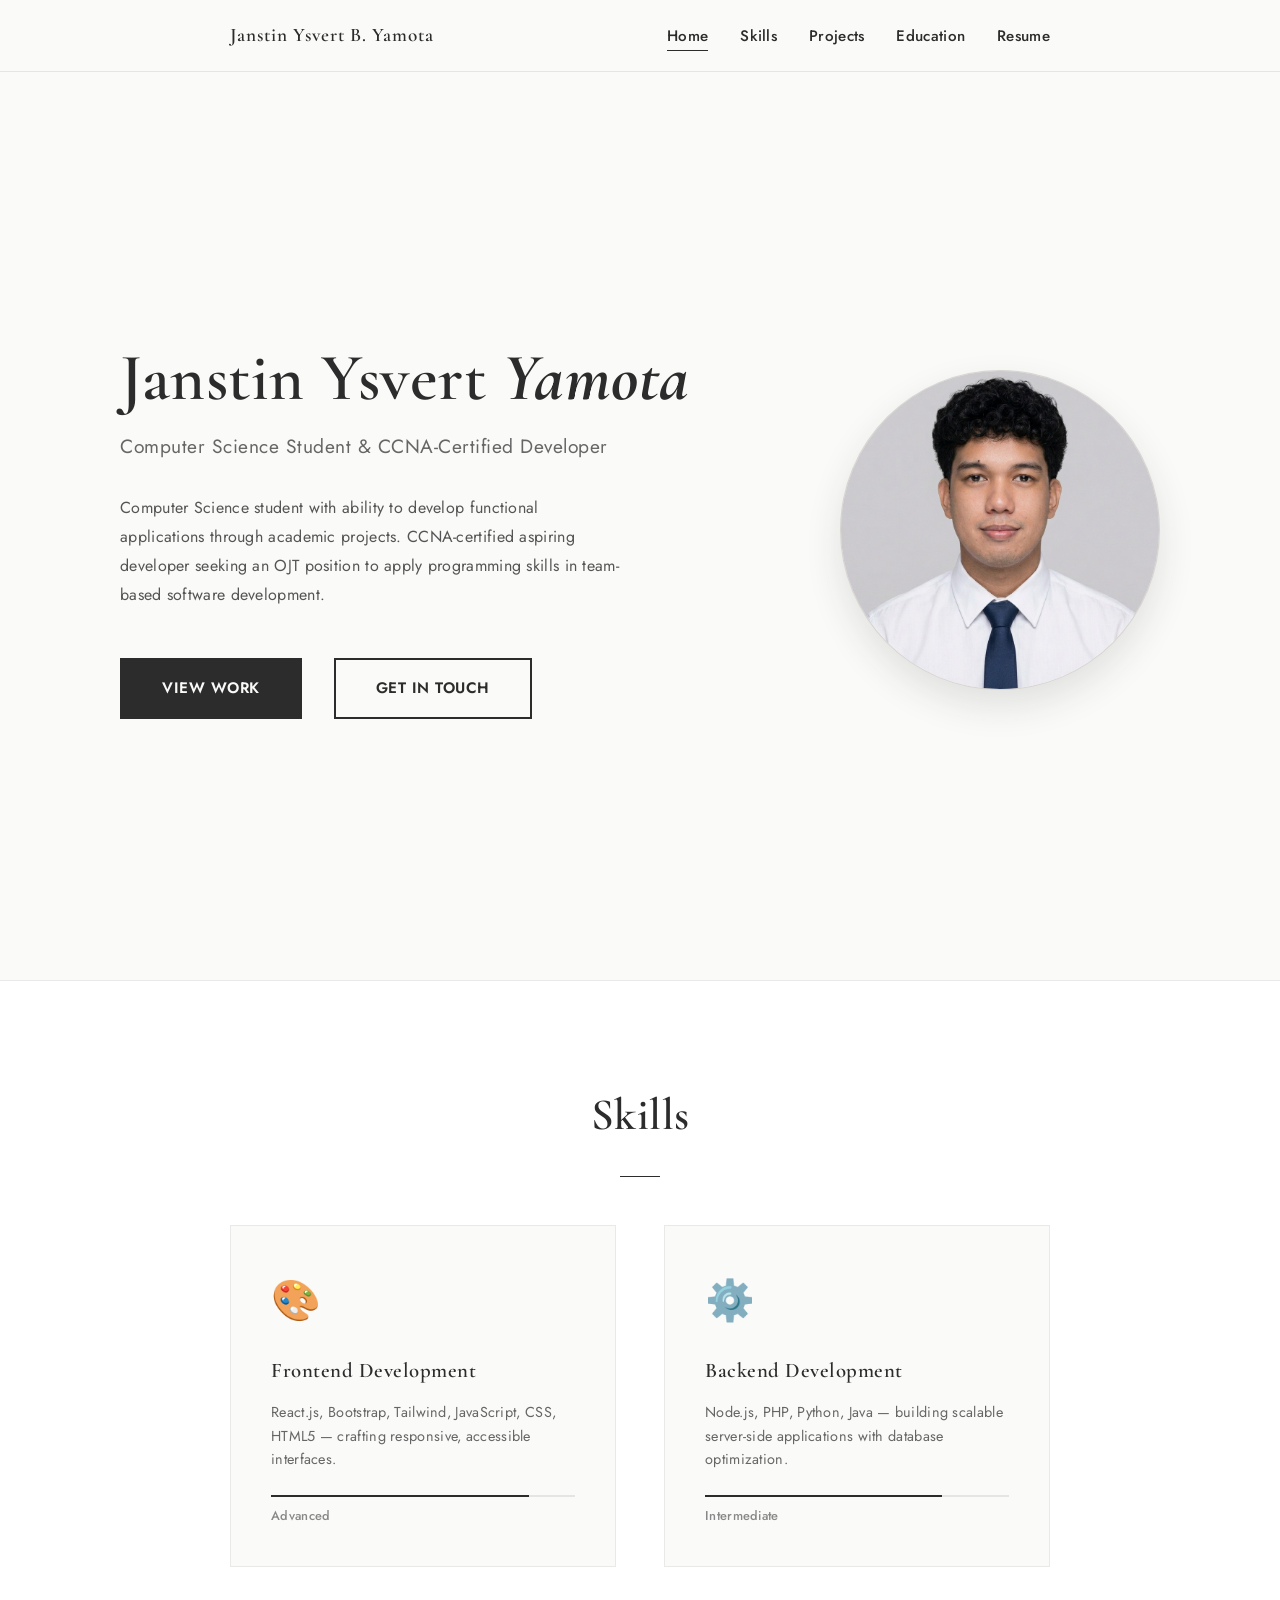
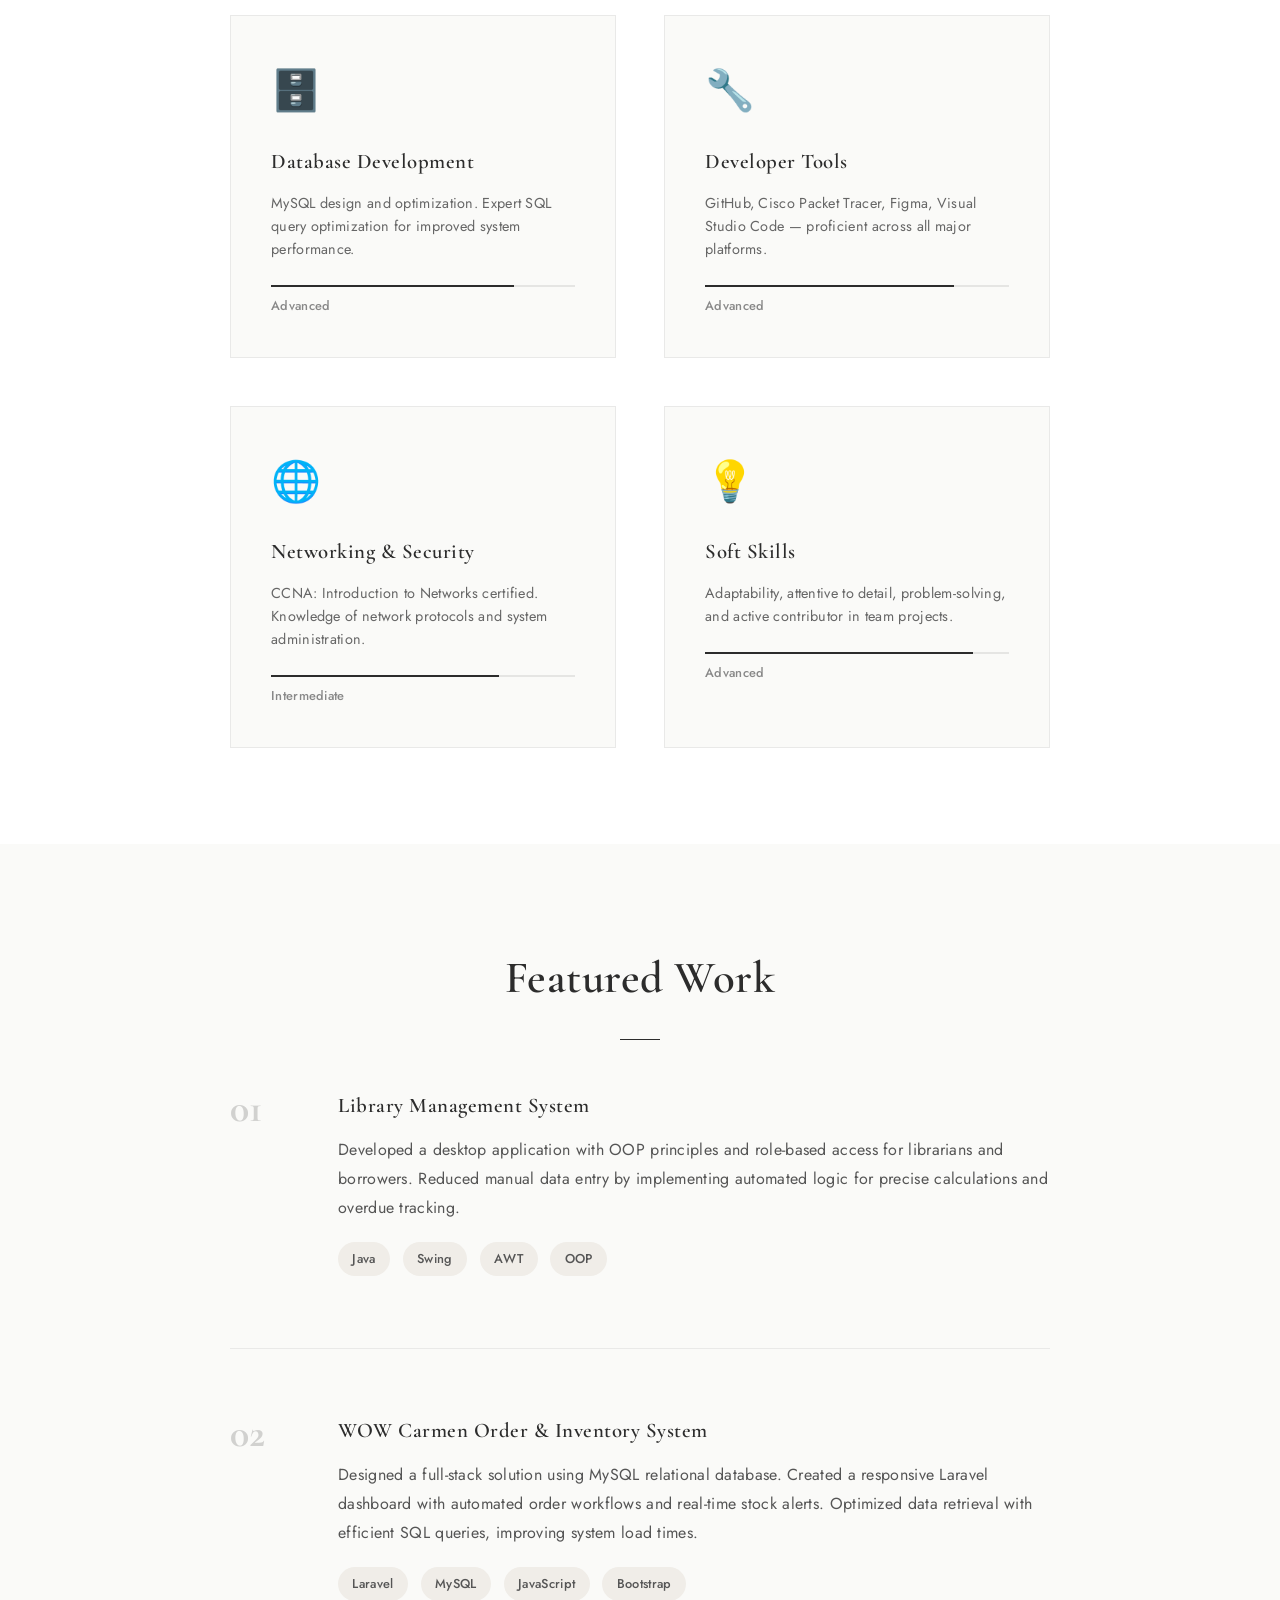
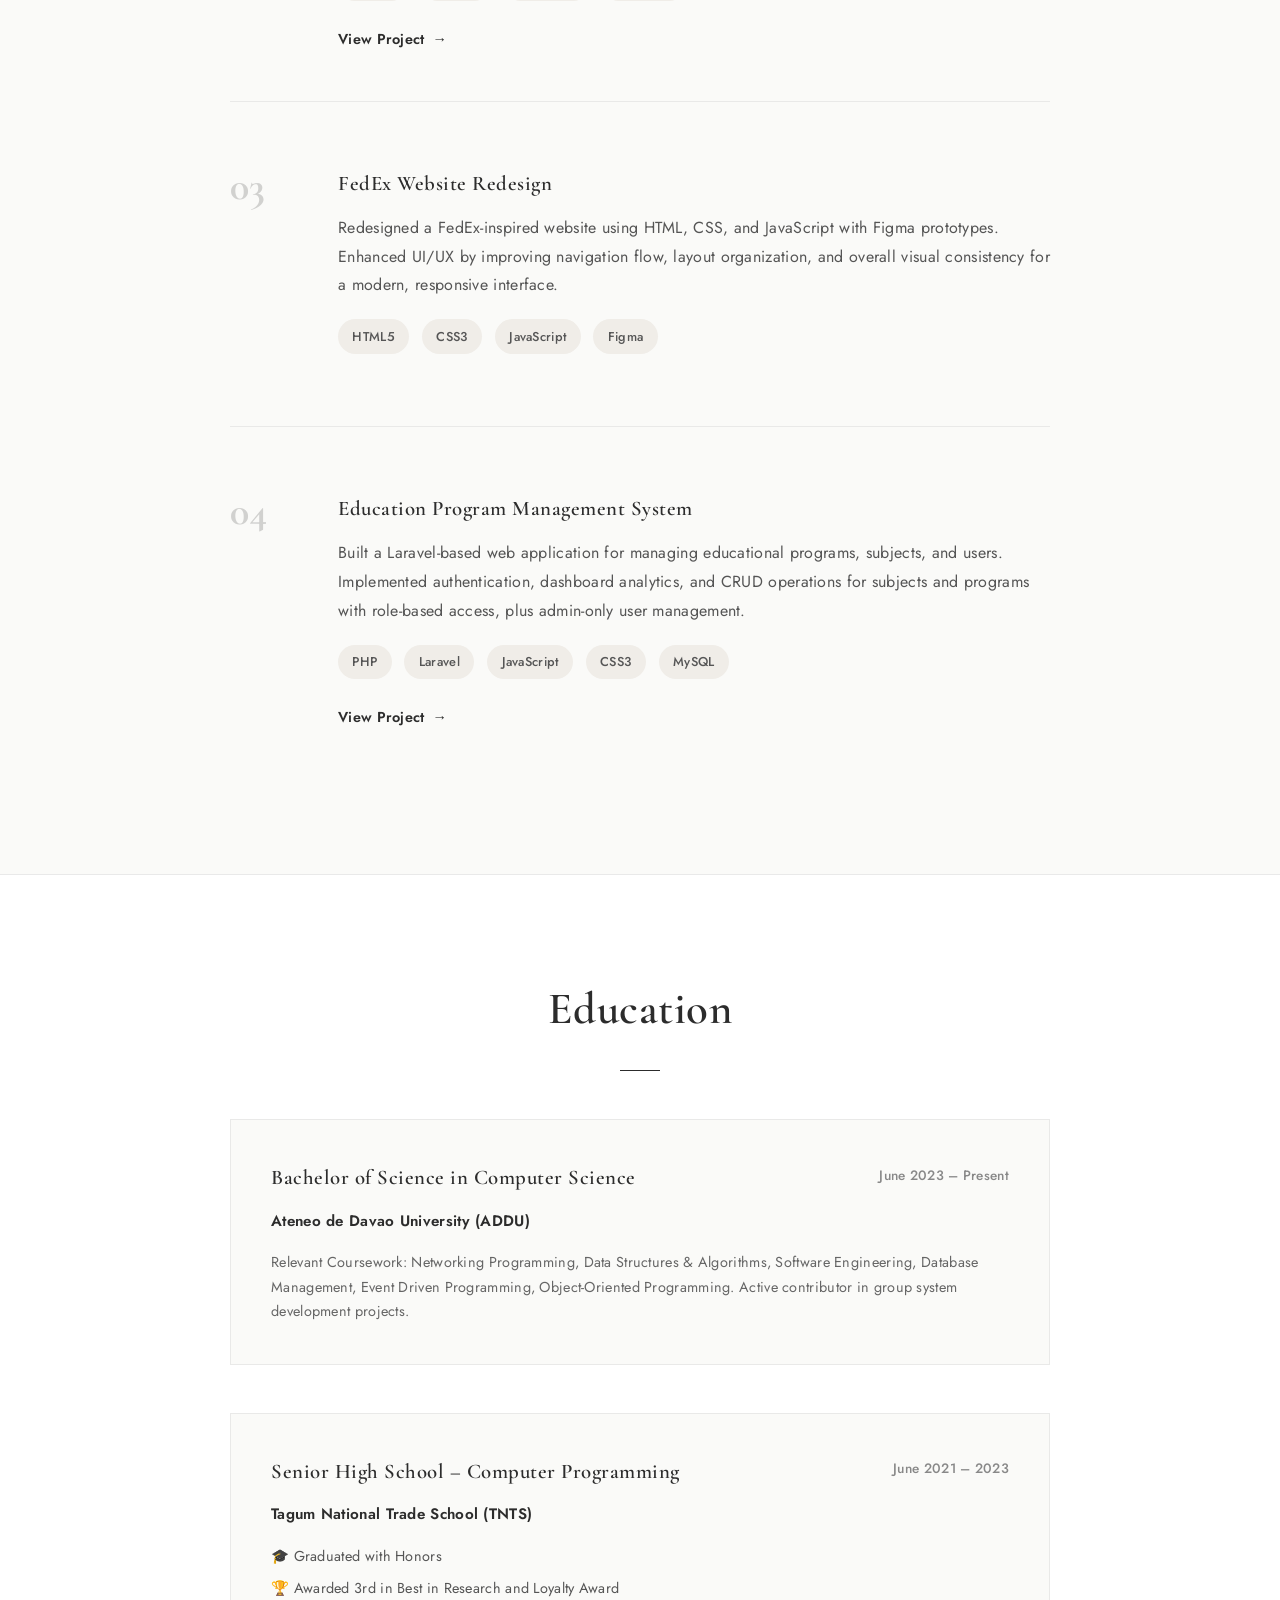
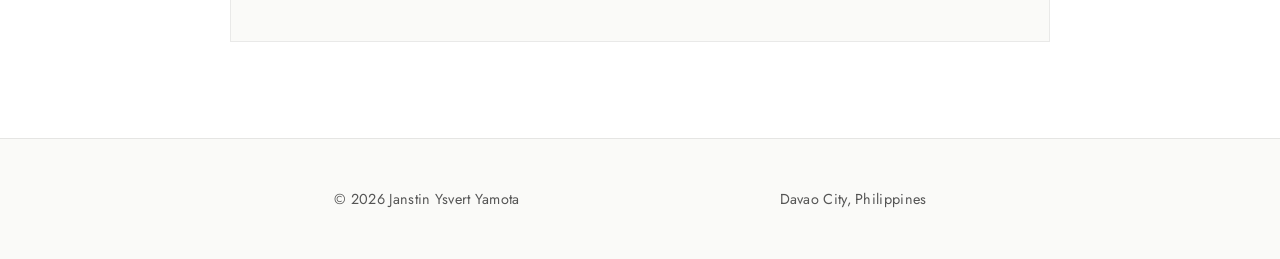
==== index.html @ de3d7268 "Initial portfolio site setup. Add static portfolio pages, assets, resume, and styling/scripts for de" ====
<!DOCTYPE html>
<html lang="en">
<head>
    <meta charset="UTF-8">
    <meta name="viewport" content="width=device-width, initial-scale=1.0">
    <meta name="description" content="Janstin Ysvert B. Yamota - Computer Science Student & CCNA-Certified Developer">
    <title>Janstin Ysvert B. Yamota | Portfolio</title>
    
    <link href="https://fonts.googleapis.com/css2?family=Cormorant+Garamond:ital@0;1&family=Jost:wght@400;500;600&display=swap" rel="stylesheet">
    
    <style>
        * {
            margin: 0;
            padding: 0;
            box-sizing: border-box;
        }

        html {
            scroll-behavior: smooth;
        }

        body {
            font-family: 'Jost', sans-serif;
            background-color: #fafaf8;
            color: #2c2c2c;
            line-height: 1.7;
            font-size: 16px;
            letter-spacing: 0.3px;
        }

        /* Typography */
        h1, h2, h3 {
            font-family: 'Cormorant Garamond', serif;
            font-weight: 600;
            letter-spacing: 0.5px;
        }

        h1 {
            font-size: clamp(2.5rem, 8vw, 4.5rem);
            line-height: 1.1;
            margin-bottom: 1.5rem;
        }

        h2 {
            font-size: clamp(1.8rem, 5vw, 2.8rem);
            margin-bottom: 3rem;
            text-align: center;
            position: relative;
            padding-bottom: 1.5rem;
        }

        h2::after {
            content: '';
            position: absolute;
            width: 40px;
            height: 1px;
            background-color: #2c2c2c;
            bottom: 0;
            left: 50%;
            transform: translateX(-50%);
        }

        h3 {
            font-size: 1.3rem;
            margin-bottom: 0.8rem;
        }

        p {
            color: #555;
        }

        /* Container */
        .container {
            max-width: 900px;
            margin: 0 auto;
            padding: 0 40px;
        }

        @media (max-width: 768px) {
            .container {
                padding: 0 24px;
            }
        }

        /* Navigation */
        nav {
            position: fixed;
            top: 0;
            left: 0;
            right: 0;
            background: rgba(250, 250, 248, 0.95);
            backdrop-filter: blur(10px);
            z-index: 1000;
            border-bottom: 1px solid rgba(44, 44, 44, 0.1);
        }

        nav .container {
            display: flex;
            justify-content: space-between;
            align-items: center;
            padding: 1.2rem 40px;
        }

        .logo {
            font-family: 'Cormorant Garamond', serif;
            font-size: 1.2rem;
            font-weight: 600;
            letter-spacing: 1px;
        }

        .nav-links {
            display: flex;
            list-style: none;
            gap: 2rem;
        }

        .nav-links a {
            text-decoration: none;
            color: #2c2c2c;
            font-size: 0.95rem;
            font-weight: 500;
            position: relative;
            transition: color 0.3s ease;
        }

        .nav-links a::after {
            content: '';
            position: absolute;
            bottom: -4px;
            left: 0;
            width: 0;
            height: 1px;
            background-color: #2c2c2c;
            transition: width 0.3s ease;
        }

        .nav-links a:hover::after,
        .nav-links a.active::after {
            width: 100%;
        }

        @media (max-width: 768px) {
            nav .container {
                padding: 1rem 24px;
            }
            .nav-links {
                gap: 1.5rem;
                font-size: 0.85rem;
            }
        }

        /* Main content */
        main {
            padding-top: 80px;
        }

        /* Hero Section */
        .hero {
            min-height: 100vh;
            display: flex;
            align-items: center;
            justify-content: center;
            padding: 4rem 0;
            animation: fadeInUp 1s ease-out;
        }

        .hero .container {
            max-width: 1120px;
            width: 100%;
        }

        .hero-content {
            display: grid;
            grid-template-columns: minmax(0, 1.15fr) minmax(280px, 0.85fr);
            align-items: center;
            gap: 4rem;
            text-align: left;
        }

        .hero-text {
            max-width: 560px;
        }

        .hero-name {
            font-size: clamp(2.4rem, 5.2vw, 4.6rem);
            margin-bottom: 1rem;
            white-space: nowrap;
        }

        .hero-name em {
            font-style: italic;
            font-weight: 700;
        }

        .hero-tagline {
            font-size: 1.2rem;
            color: #666;
            margin-bottom: 2rem;
            letter-spacing: 0.5px;
        }

        .hero-bio {
            max-width: 500px;
            margin: 0 0 3rem;
            color: #555;
            font-size: 1rem;
            line-height: 1.8;
        }

        .cta-buttons {
            display: flex;
            gap: 2rem;
            justify-content: flex-start;
            flex-wrap: wrap;
        }

        .hero-image-wrap {
            display: flex;
            justify-content: flex-end;
        }

        .hero-image {
            width: min(100%, 320px);
            aspect-ratio: 1 / 1;
            border-radius: 50%;
            object-fit: cover;
            object-position: center top;
            border: 1px solid rgba(44, 44, 44, 0.12);
            box-shadow: 0 16px 36px rgba(44, 44, 44, 0.12);
            background-color: #f0ede8;
        }

        .btn {
            padding: 1rem 2.5rem;
            font-family: 'Jost', sans-serif;
            font-size: 0.95rem;
            font-weight: 600;
            letter-spacing: 0.5px;
            text-decoration: none;
            border: 2px solid #2c2c2c;
            background: transparent;
            color: #2c2c2c;
            cursor: pointer;
            transition: all 0.3s ease;
            text-transform: uppercase;
        }

        .btn-primary {
            background-color: #2c2c2c;
            color: #fafaf8;
            border-color: #2c2c2c;
        }

        .btn:hover {
            transform: translateY(-2px);
            box-shadow: 0 4px 12px rgba(44, 44, 44, 0.1);
        }

        .btn-primary:hover {
            background-color: #444;
            border-color: #444;
        }

        @media (max-width: 768px) {
            .hero {
                padding: 2rem 0;
            }

            .hero-content {
                grid-template-columns: 1fr;
                gap: 2rem;
                text-align: center;
            }

            .hero-text {
                max-width: 100%;
            }

            .hero-bio {
                margin: 0 auto 2rem;
            }

            .cta-buttons {
                justify-content: center;
            }

            .hero-image {
                width: min(100%, 300px);
            }

            .hero-name {
                white-space: normal;
            }

            .cta-buttons {
                gap: 1rem;
            }
            .btn {
                padding: 0.9rem 1.8rem;
                font-size: 0.85rem;
            }
        }

        /* Skills Section */
        .skills {
            padding: 6rem 0;
            background-color: #fff;
            border-top: 1px solid rgba(44, 44, 44, 0.1);
        }

        .skills-grid {
            display: grid;
            grid-template-columns: repeat(auto-fit, minmax(250px, 1fr));
            gap: 3rem;
            animation: fadeInUp 1s ease-out 0.2s backwards;
        }

        .skill-card {
            padding: 2.5rem;
            border: 1px solid rgba(44, 44, 44, 0.08);
            background-color: #fafaf8;
            transition: all 0.4s ease;
        }

        .skill-card:hover {
            border-color: rgba(44, 44, 44, 0.2);
            background-color: #fff;
            transform: translateY(-4px);
        }

        .skill-icon {
            font-size: 2.5rem;
            margin-bottom: 1.2rem;
        }

        .skill-card h3 {
            margin-bottom: 0.8rem;
        }

        .skill-description {
            font-size: 0.9rem;
            color: #666;
            margin-bottom: 1.5rem;
            line-height: 1.6;
        }

        .progress-bar {
            height: 2px;
            background-color: rgba(44, 44, 44, 0.1);
            overflow: hidden;
            margin-bottom: 0.5rem;
        }

        .progress-fill {
            height: 100%;
            background-color: #2c2c2c;
            transition: width 1s ease-out 0.3s;
        }

        .progress-label {
            font-size: 0.8rem;
            color: #888;
            font-weight: 500;
        }

        /* Projects Section */
        .projects {
            padding: 6rem 0;
            animation: fadeInUp 1s ease-out 0.4s backwards;
        }

        .projects-list {
            display: grid;
            gap: 4rem;
        }

        .project-item {
            display: grid;
            grid-template-columns: 60px 1fr;
            gap: 3rem;
            align-items: start;
            padding-bottom: 3rem;
            border-bottom: 1px solid rgba(44, 44, 44, 0.08);
        }

        .project-item:last-child {
            border-bottom: none;
        }

        .project-number {
            font-family: 'Cormorant Garamond', serif;
            font-size: 2.5rem;
            font-weight: 700;
            color: rgba(44, 44, 44, 0.2);
            line-height: 1;
        }

        .project-content h3 {
            margin-bottom: 0.8rem;
        }

        .project-description {
            color: #555;
            margin-bottom: 1.2rem;
            line-height: 1.8;
        }

        .tech-tags {
            display: flex;
            gap: 0.8rem;
            flex-wrap: wrap;
            margin-bottom: 1.5rem;
        }

        .tech-tag {
            font-size: 0.8rem;
            padding: 0.4rem 0.9rem;
            background-color: #f0ede8;
            color: #555;
            border-radius: 20px;
            font-weight: 500;
            letter-spacing: 0.3px;
        }

        .project-arrow {
            display: inline-flex;
            align-items: center;
            gap: 0.5rem;
            color: #2c2c2c;
            text-decoration: none;
            font-weight: 600;
            font-size: 0.9rem;
            transition: gap 0.3s ease;
        }

        .project-arrow:hover {
            gap: 0.8rem;
        }

        @media (max-width: 768px) {
            .project-item {
                grid-template-columns: 50px 1fr;
                gap: 1.5rem;
            }
            .project-number {
                font-size: 2rem;
            }
        }

        /* Education Section */
        .education {
            padding: 6rem 0;
            background-color: #fff;
            border-top: 1px solid rgba(44, 44, 44, 0.1);
            animation: fadeInUp 1s ease-out 0.6s backwards;
        }

        .education-list {
            display: grid;
            gap: 3rem;
        }

        .education-item {
            padding: 2.5rem;
            border: 1px solid rgba(44, 44, 44, 0.08);
            background-color: #fafaf8;
            transition: all 0.4s ease;
        }

        .education-item:hover {
            border-color: rgba(44, 44, 44, 0.2);
            background-color: #fff;
            transform: translateY(-4px);
        }

        .education-header {
            display: flex;
            justify-content: space-between;
            align-items: flex-start;
            gap: 2rem;
            margin-bottom: 0.8rem;
        }

        .education-header h3 {
            margin: 0;
            flex: 1;
        }

        .education-period {
            font-size: 0.85rem;
            color: #888;
            font-weight: 500;
            letter-spacing: 0.3px;
            white-space: nowrap;
            padding-top: 0.2rem;
        }

        .education-institution {
            font-weight: 600;
            color: #2c2c2c;
            margin-bottom: 1rem;
            font-size: 0.95rem;
        }

        .education-details {
            color: #666;
            font-size: 0.9rem;
            line-height: 1.7;
        }

        .education-achievements {
            display: flex;
            flex-direction: column;
            gap: 0.5rem;
            margin-top: 1rem;
        }

        .education-achievements p {
            margin: 0;
            font-size: 0.9rem;
            color: #555;
        }

        @media (max-width: 768px) {
            .education-header {
                flex-direction: column;
                gap: 0.5rem;
            }

            .education-period {
                white-space: normal;
            }

            .education-item {
                padding: 1.8rem;
            }
        }


        /* Footer */
        footer {
            padding: 3rem 0;
            border-top: 1px solid rgba(44, 44, 44, 0.1);
            font-size: 0.9rem;
            color: #888;
        }

        .footer-content {
            display: grid;
            grid-template-columns: repeat(2, 1fr);
            gap: 2rem;
            text-align: center;
        }

        .footer-content p {
            margin: 0;
        }

        @media (max-width: 768px) {
            .footer-content {
                grid-template-columns: 1fr;
            }
        }

        /* Animations */
        @keyframes fadeInUp {
            from {
                opacity: 0;
                transform: translateY(30px);
            }
            to {
                opacity: 1;
                transform: translateY(0);
            }
        }

        .skill-card {
            animation: fadeInUp 0.8s ease-out backwards;
        }

        .project-item {
            animation: fadeInUp 0.8s ease-out backwards;
        }

        .skill-card:nth-child(1) { animation-delay: 0.1s; }
        .skill-card:nth-child(2) { animation-delay: 0.2s; }
        .skill-card:nth-child(3) { animation-delay: 0.3s; }
        .skill-card:nth-child(4) { animation-delay: 0.4s; }
        .skill-card:nth-child(5) { animation-delay: 0.5s; }
        .skill-card:nth-child(6) { animation-delay: 0.6s; }

        .project-item:nth-child(1) { animation-delay: 0.15s; }
        .project-item:nth-child(2) { animation-delay: 0.3s; }
        .project-item:nth-child(3) { animation-delay: 0.45s; }

        /* Utilities */
        .scroll-hidden {
            overflow: hidden;
        }
    </style>
</head>
<body>
    <!-- Navigation -->
    <nav>
        <div class="container">
            <div class="logo">Janstin Ysvert B. Yamota</div>
            <ul class="nav-links">
                <li><a href="#home" class="nav-link active">Home</a></li>
                <li><a href="#skills" class="nav-link">Skills</a></li>
                <li><a href="#projects" class="nav-link">Projects</a></li>
                <li><a href="#education" class="nav-link">Education</a></li>
                <li><a href="resume.pdf" class="nav-link" target="_blank" rel="noopener noreferrer">Resume</a></li>
            </ul>
        </div>
    </nav>

    <!-- Main Content -->
    <main>
        <!-- Hero Section -->
        <section id="home" class="hero">
            <div class="container">
                <div class="hero-content">
                    <div class="hero-text">
                        <h1 class="hero-name">Janstin Ysvert <em>Yamota</em></h1>
                        <p class="hero-tagline">Computer Science Student & CCNA-Certified Developer</p>
                        <p class="hero-bio">Computer Science student with ability to develop functional applications through academic projects. CCNA-certified aspiring developer seeking an OJT position to apply programming skills in team-based software development.</p>
                        <div class="cta-buttons">
                            <a href="#projects" class="btn btn-primary">View Work</a>
                            <a href="#contact" class="btn">Get In Touch</a>
                        </div>
                    </div>
                    <div class="hero-image-wrap">
                        <img class="hero-image" src="resumepfp.png" alt="Portrait of Janstin Ysvert Yamota">
                    </div>
                </div>
            </div>
        </section>

        <!-- Skills Section -->
        <section id="skills" class="skills">
            <div class="container">
                <h2>Skills</h2>
                <div class="skills-grid">
                    <div class="skill-card">
                        <div class="skill-icon">🎨</div>
                        <h3>Frontend Development</h3>
                        <p class="skill-description">React.js, Bootstrap, Tailwind, JavaScript, CSS, HTML5 — crafting responsive, accessible interfaces.</p>
                        <div class="progress-bar">
                            <div class="progress-fill" style="width: 85%;"></div>
                        </div>
                        <div class="progress-label">Advanced</div>
                    </div>

                    <div class="skill-card">
                        <div class="skill-icon">⚙️</div>
                        <h3>Backend Development</h3>
                        <p class="skill-description">Node.js, PHP, Python, Java — building scalable server-side applications with database optimization.</p>
                        <div class="progress-bar">
                            <div class="progress-fill" style="width: 78%;"></div>
                        </div>
                        <div class="progress-label">Intermediate</div>
                    </div>

                    <div class="skill-card">
                        <div class="skill-icon">🗄️</div>
                        <h3>Database Development</h3>
                        <p class="skill-description">MySQL design and optimization. Expert SQL query optimization for improved system performance.</p>
                        <div class="progress-bar">
                            <div class="progress-fill" style="width: 80%;"></div>
                        </div>
                        <div class="progress-label">Advanced</div>
                    </div>

                    <div class="skill-card">
                        <div class="skill-icon">🔧</div>
                        <h3>Developer Tools</h3>
                        <p class="skill-description">GitHub, Cisco Packet Tracer, Figma, Visual Studio Code — proficient across all major platforms.</p>
                        <div class="progress-bar">
                            <div class="progress-fill" style="width: 82%;"></div>
                        </div>
                        <div class="progress-label">Advanced</div>
                    </div>

                    <div class="skill-card">
                        <div class="skill-icon">🌐</div>
                        <h3>Networking & Security</h3>
                        <p class="skill-description">CCNA: Introduction to Networks certified. Knowledge of network protocols and system administration.</p>
                        <div class="progress-bar">
                            <div class="progress-fill" style="width: 75%;"></div>
                        </div>
                        <div class="progress-label">Intermediate</div>
                    </div>

                    <div class="skill-card">
                        <div class="skill-icon">💡</div>
                        <h3>Soft Skills</h3>
                        <p class="skill-description">Adaptability, attentive to detail, problem-solving, and active contributor in team projects.</p>
                        <div class="progress-bar">
                            <div class="progress-fill" style="width: 88%;"></div>
                        </div>
                        <div class="progress-label">Advanced</div>
                    </div>
                </div>
            </div>
        </section>

        <!-- Projects Section -->
        <section id="projects" class="projects">
            <div class="container">
                <h2>Featured Work</h2>
                <div class="projects-list">
                    <article class="project-item">
                        <div class="project-number">01</div>
                        <div class="project-content">
                            <h3>Library Management System</h3>
                            <p class="project-description">Developed a desktop application with OOP principles and role-based access for librarians and borrowers. Reduced manual data entry by implementing automated logic for precise calculations and overdue tracking.</p>
                            <div class="tech-tags">
                                <span class="tech-tag">Java</span>
                                <span class="tech-tag">Swing</span>
                                <span class="tech-tag">AWT</span>
                                <span class="tech-tag">OOP</span>
                            </div>
                        </div>
                    </article>

                    <article class="project-item">
                        <div class="project-number">02</div>
                        <div class="project-content">
                            <h3>WOW Carmen Order & Inventory System</h3>
                            <p class="project-description">Designed a full-stack solution using MySQL relational database. Created a responsive Laravel dashboard with automated order workflows and real-time stock alerts. Optimized data retrieval with efficient SQL queries, improving system load times.</p>
                            <div class="tech-tags">
                                <span class="tech-tag">Laravel</span>
                                <span class="tech-tag">MySQL</span>
                                <span class="tech-tag">JavaScript</span>
                                <span class="tech-tag">Bootstrap</span>
                            </div>
                            <a href="https://github.com/HenriDillo/wowc" class="project-arrow" target="_blank" rel="noopener noreferrer">View Project <span>→</span></a>
                        </div>
                    </article>

                    <article class="project-item">
                        <div class="project-number">03</div>
                        <div class="project-content">
                            <h3>FedEx Website Redesign</h3>
                            <p class="project-description">Redesigned a FedEx-inspired website using HTML, CSS, and JavaScript with Figma prototypes. Enhanced UI/UX by improving navigation flow, layout organization, and overall visual consistency for a modern, responsive interface.</p>
                            <div class="tech-tags">
                                <span class="tech-tag">HTML5</span>
                                <span class="tech-tag">CSS3</span>
                                <span class="tech-tag">JavaScript</span>
                                <span class="tech-tag">Figma</span>
                            </div>
                        </div>
                    </article>

                    <article class="project-item">
                        <div class="project-number">04</div>
                        <div class="project-content">
                            <h3>Education Program Management System</h3>
                            <p class="project-description">Built a Laravel-based web application for managing educational programs, subjects, and users. Implemented authentication, dashboard analytics, and CRUD operations for subjects and programs with role-based access, plus admin-only user management.</p>
                            <div class="tech-tags">
                                <span class="tech-tag">PHP</span>
                                <span class="tech-tag">Laravel</span>
                                <span class="tech-tag">JavaScript</span>
                                <span class="tech-tag">CSS3</span>
                                <span class="tech-tag">MySQL</span>
                            </div>
                            <a href="https://github.com/jybyamota/yamota_final" class="project-arrow" target="_blank" rel="noopener noreferrer">View Project <span>→</span></a>
                        </div>
                    </article>
                </div>
            </div>
        </section>

        <!-- Education Section -->
        <section id="education" class="education">
            <div class="container">
                <h2>Education</h2>
                <div class="education-list">
                    <article class="education-item">
                        <div class="education-header">
                            <h3>Bachelor of Science in Computer Science</h3>
                            <span class="education-period">June 2023 – Present</span>
                        </div>
                        <p class="education-institution">Ateneo de Davao University (ADDU)</p>
                        <p class="education-details">Relevant Coursework: Networking Programming, Data Structures & Algorithms, Software Engineering, Database Management, Event Driven Programming, Object-Oriented Programming. Active contributor in group system development projects.</p>
                    </article>

                    <article class="education-item">
                        <div class="education-header">
                            <h3>Senior High School – Computer Programming</h3>
                            <span class="education-period">June 2021 – 2023</span>
                        </div>
                        <p class="education-institution">Tagum National Trade School (TNTS)</p>
                        <div class="education-achievements">
                            <p>🎓 Graduated with Honors</p>
                            <p>🏆 Awarded 3rd in Best in Research and Loyalty Award</p>
                        </div>
                    </article>
                </div>
            </div>
        </section>
    </main>

    <!-- Footer -->
    <footer>
        <div class="container">
            <div class="footer-content">
                <p>&copy; 2026 Janstin Ysvert Yamota</p>
                <p>Davao City, Philippines</p>
            </div>
        </div>
    </footer>

    <script>
        // Smooth scrolling for navigation links
        document.querySelectorAll('.nav-link').forEach(link => {
            link.addEventListener('click', function(e) {
                const href = this.getAttribute('href');
                if (href.startsWith('#')) {
                    e.preventDefault();
                    const target = document.querySelector(href);
                    if (target) {
                        // Update active state
                        document.querySelectorAll('.nav-link').forEach(l => l.classList.remove('active'));
                        this.classList.add('active');

                        // Scroll to section
                        target.scrollIntoView({ behavior: 'smooth' });
                    }
                }
            });
        });

        // Update active nav link on scroll
        window.addEventListener('scroll', () => {
            const sections = document.querySelectorAll('main section');
            let current = '';

            sections.forEach(section => {
                const sectionTop = section.offsetTop;
                if (window.pageYOffset >= sectionTop - 150) {
                    current = section.getAttribute('id');
                }
            });

            document.querySelectorAll('.nav-link').forEach(link => {
                link.classList.remove('active');
                if (link.getAttribute('href') === `#${current}`) {
                    link.classList.add('active');
                }
            });
        });

        // Animate progress bars on scroll into view
        const observerOptions = {
            threshold: 0.5,
            rootMargin: '0px 0px -100px 0px'
        };

        const observer = new IntersectionObserver(entries => {
            entries.forEach(entry => {
                if (entry.isIntersecting) {
                    const progressBars = entry.target.querySelectorAll('.progress-fill');
                    progressBars.forEach(bar => {
                        bar.style.width = bar.style.width;
                    });
                    observer.unobserve(entry.target);
                }
            });
        }, observerOptions);

        document.querySelectorAll('.skill-card').forEach(card => {
            observer.observe(card);
        });
    </script>
</body>
</html>
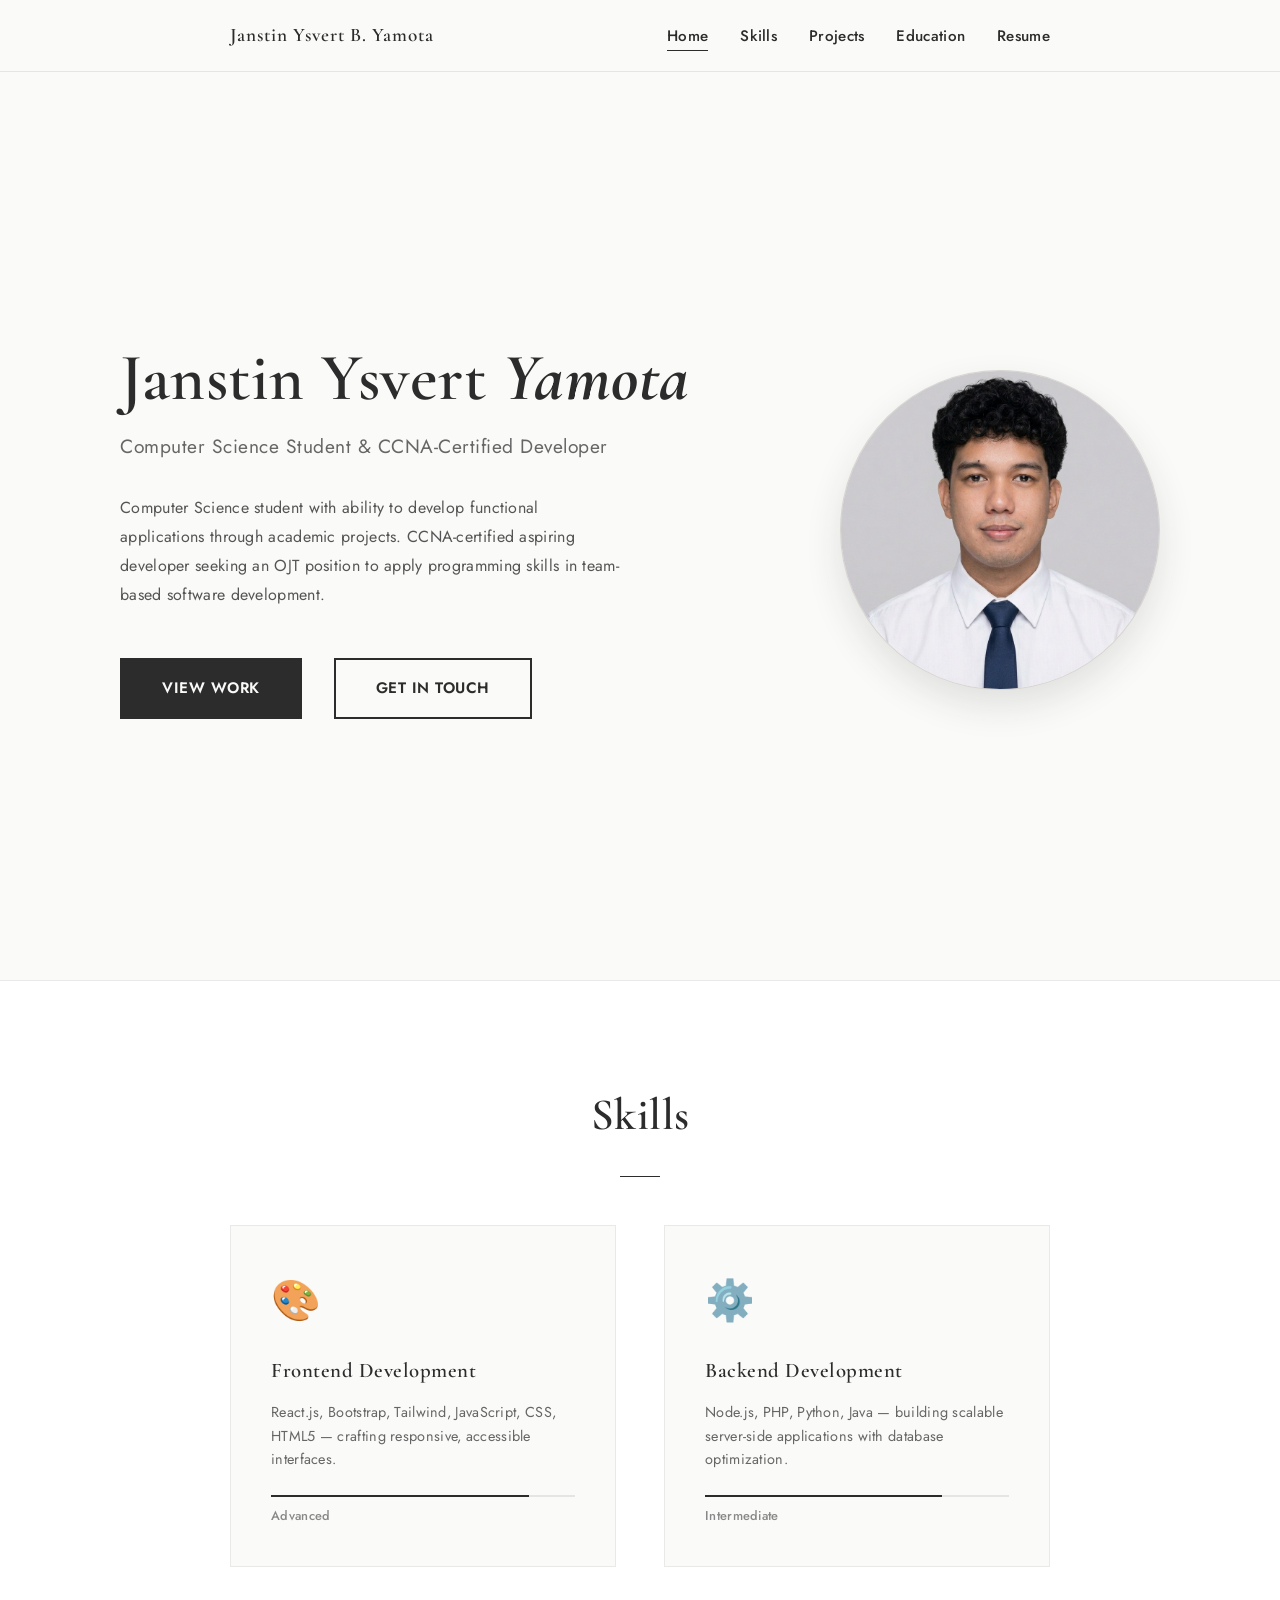
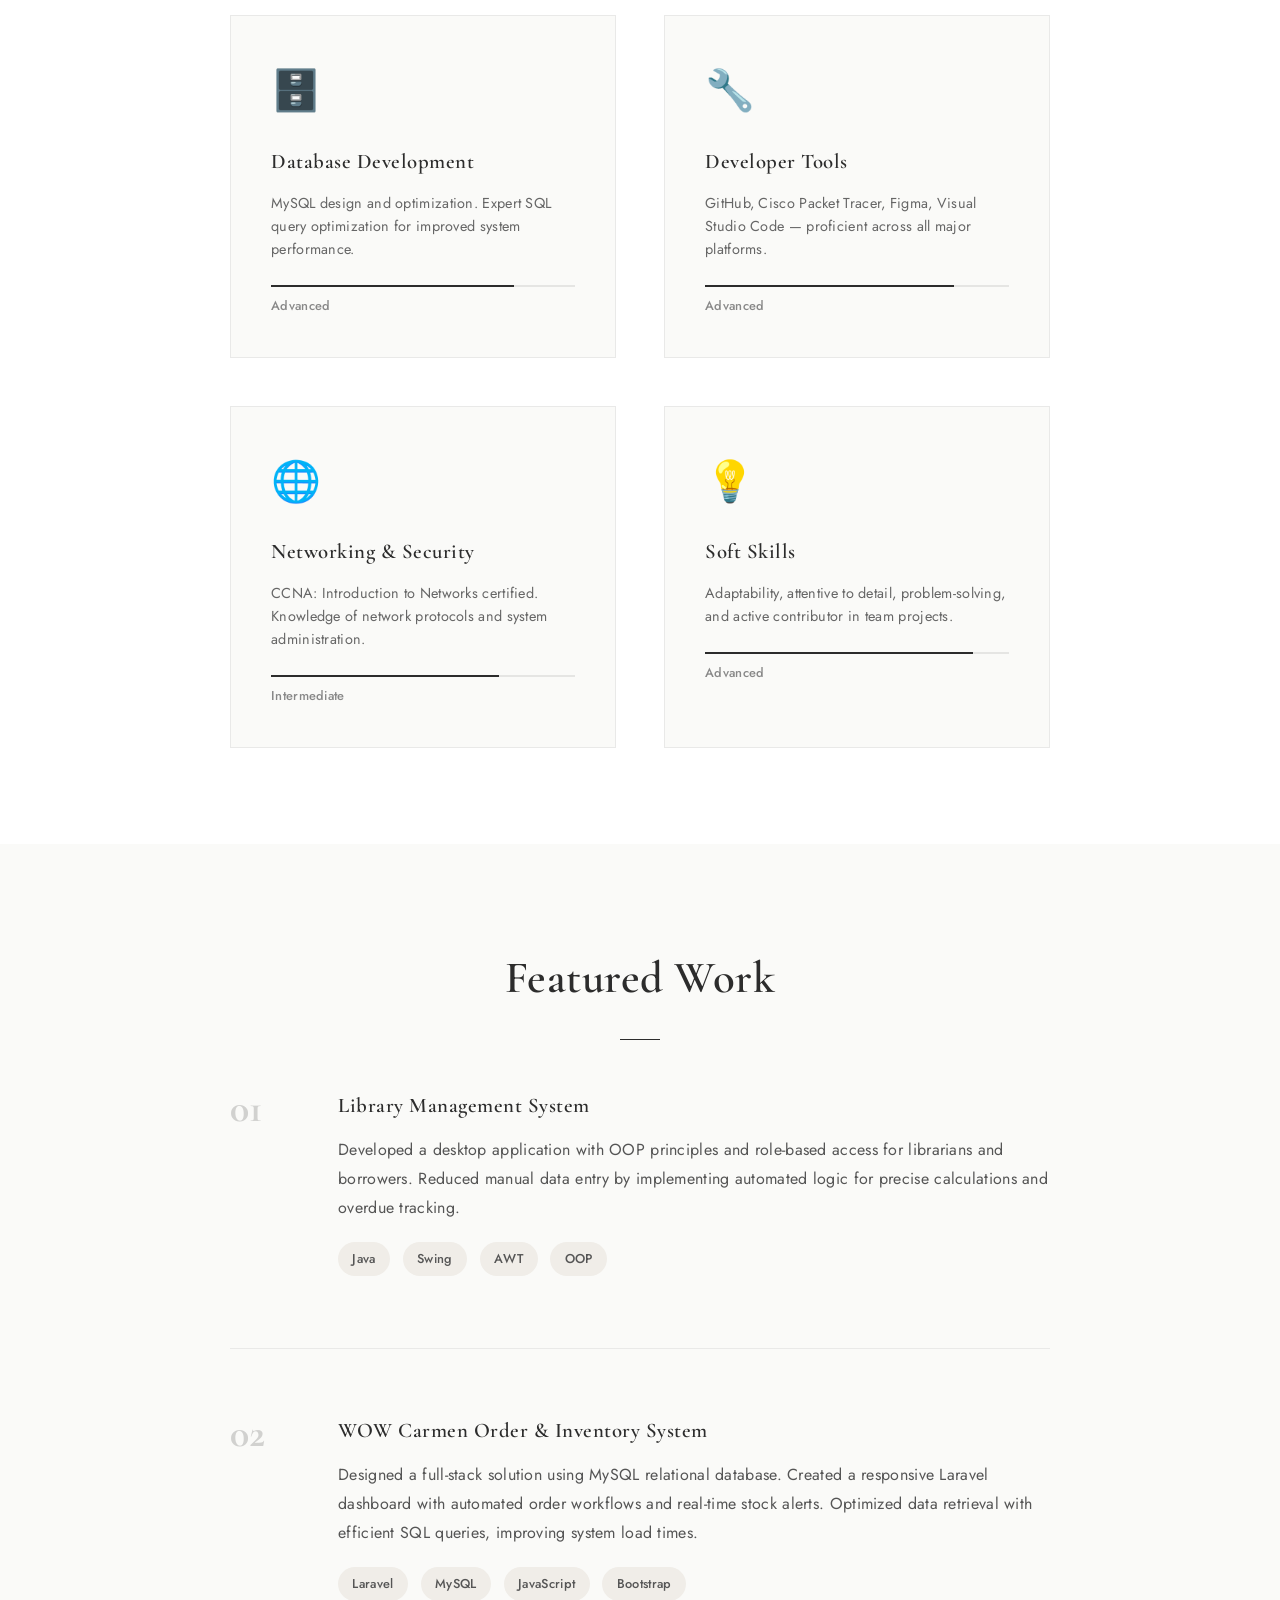
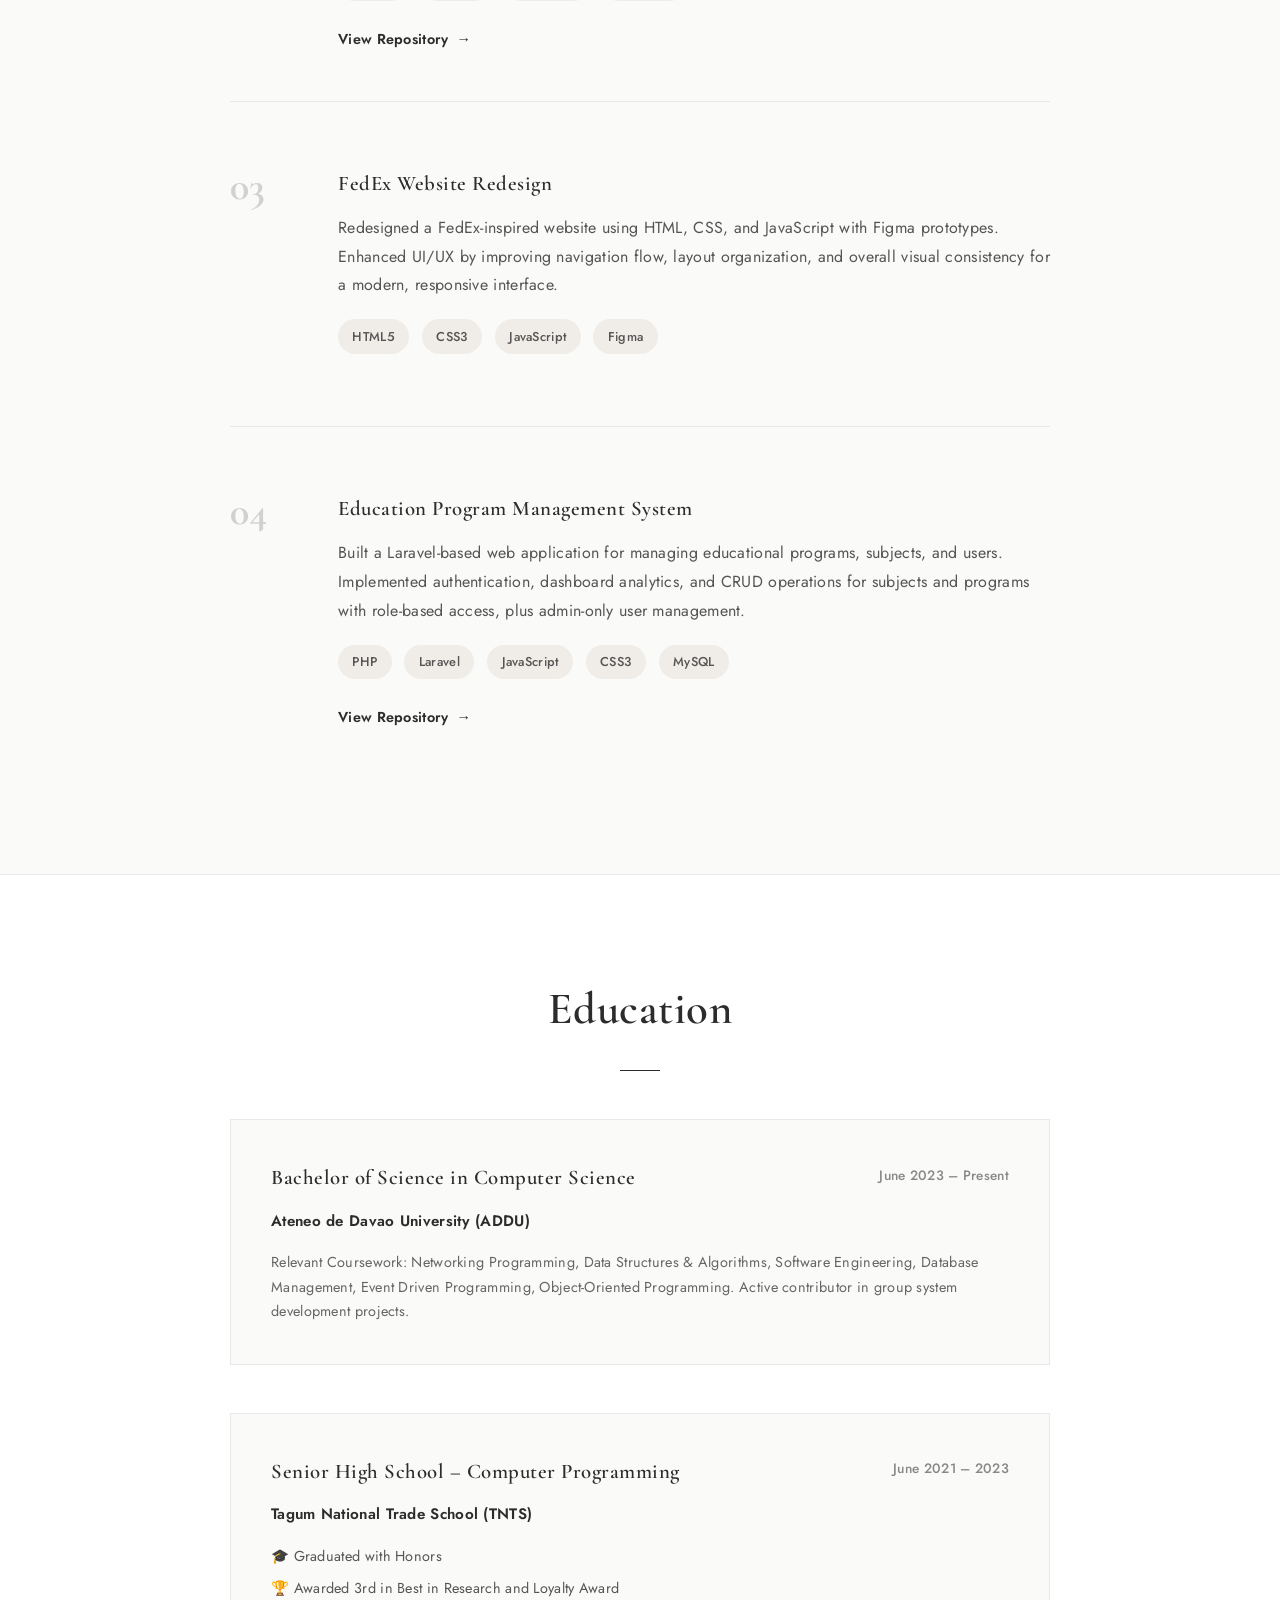
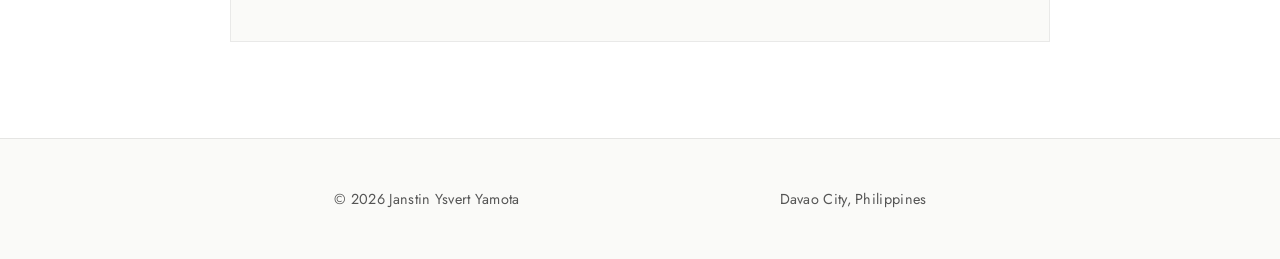
==== commit fc97bfd5: "updated portfolio links and resu" ====
--- a/index.html
+++ b/index.html
@@ -626,7 +626,7 @@
                         <p class="hero-bio">Computer Science student with ability to develop functional applications through academic projects. CCNA-certified aspiring developer seeking an OJT position to apply programming skills in team-based software development.</p>
                         <div class="cta-buttons">
                             <a href="#projects" class="btn btn-primary">View Work</a>
-                            <a href="#contact" class="btn">Get In Touch</a>
+                            <a href="resume.pdf" class="btn" target="_blank" rel="noopener noreferrer">Get In Touch</a>
                         </div>
                     </div>
                     <div class="hero-image-wrap">
@@ -734,7 +734,7 @@
                                 <span class="tech-tag">JavaScript</span>
                                 <span class="tech-tag">Bootstrap</span>
                             </div>
-                            <a href="https://github.com/HenriDillo/wowc" class="project-arrow" target="_blank" rel="noopener noreferrer">View Project <span>→</span></a>
+                            <a href="https://github.com/HenriDillo/wowc" class="project-arrow" target="_blank" rel="noopener noreferrer">View Repository <span>→</span></a>
                         </div>
                     </article>
 
@@ -764,7 +764,7 @@
                                 <span class="tech-tag">CSS3</span>
                                 <span class="tech-tag">MySQL</span>
                             </div>
-                            <a href="https://github.com/jybyamota/yamota_final" class="project-arrow" target="_blank" rel="noopener noreferrer">View Project <span>→</span></a>
+                            <a href="https://github.com/jybyamota/yamota_final" class="project-arrow" target="_blank" rel="noopener noreferrer">View Repository <span>→</span></a>
                         </div>
                     </article>
                 </div>
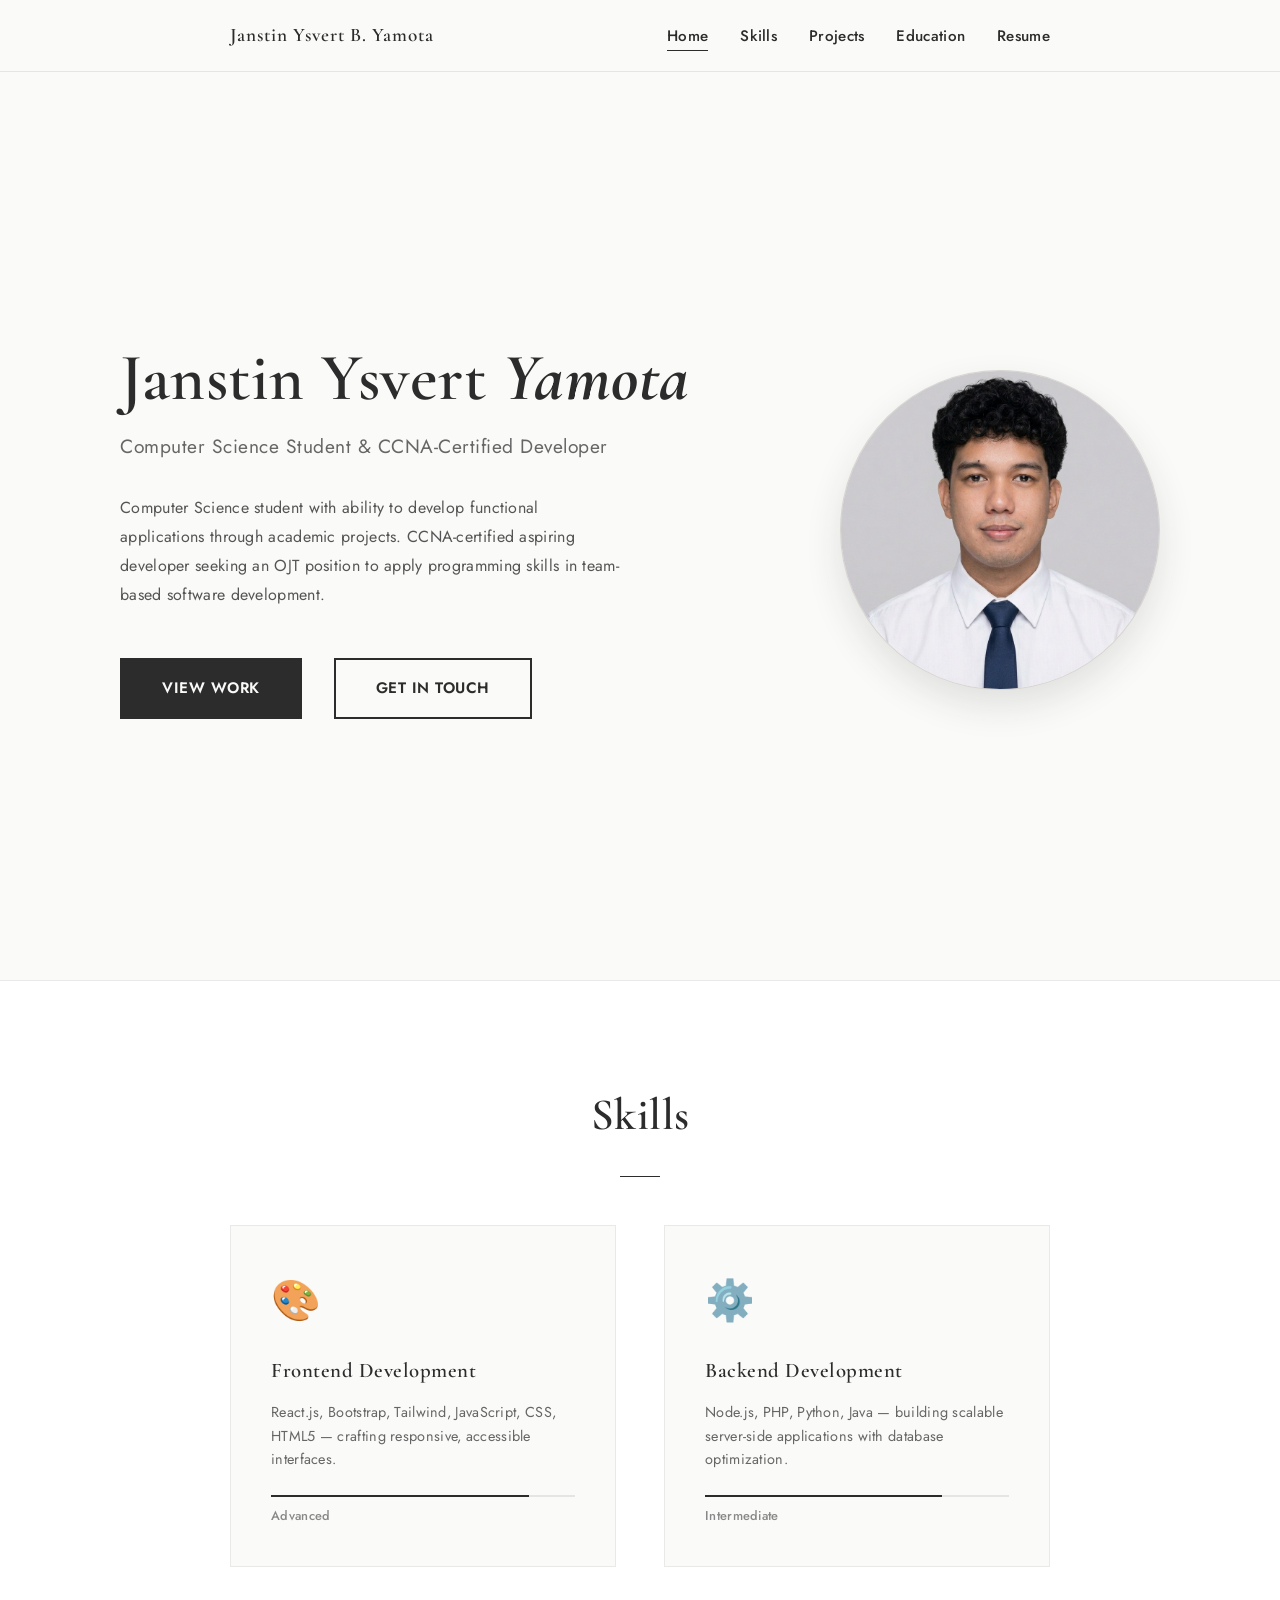
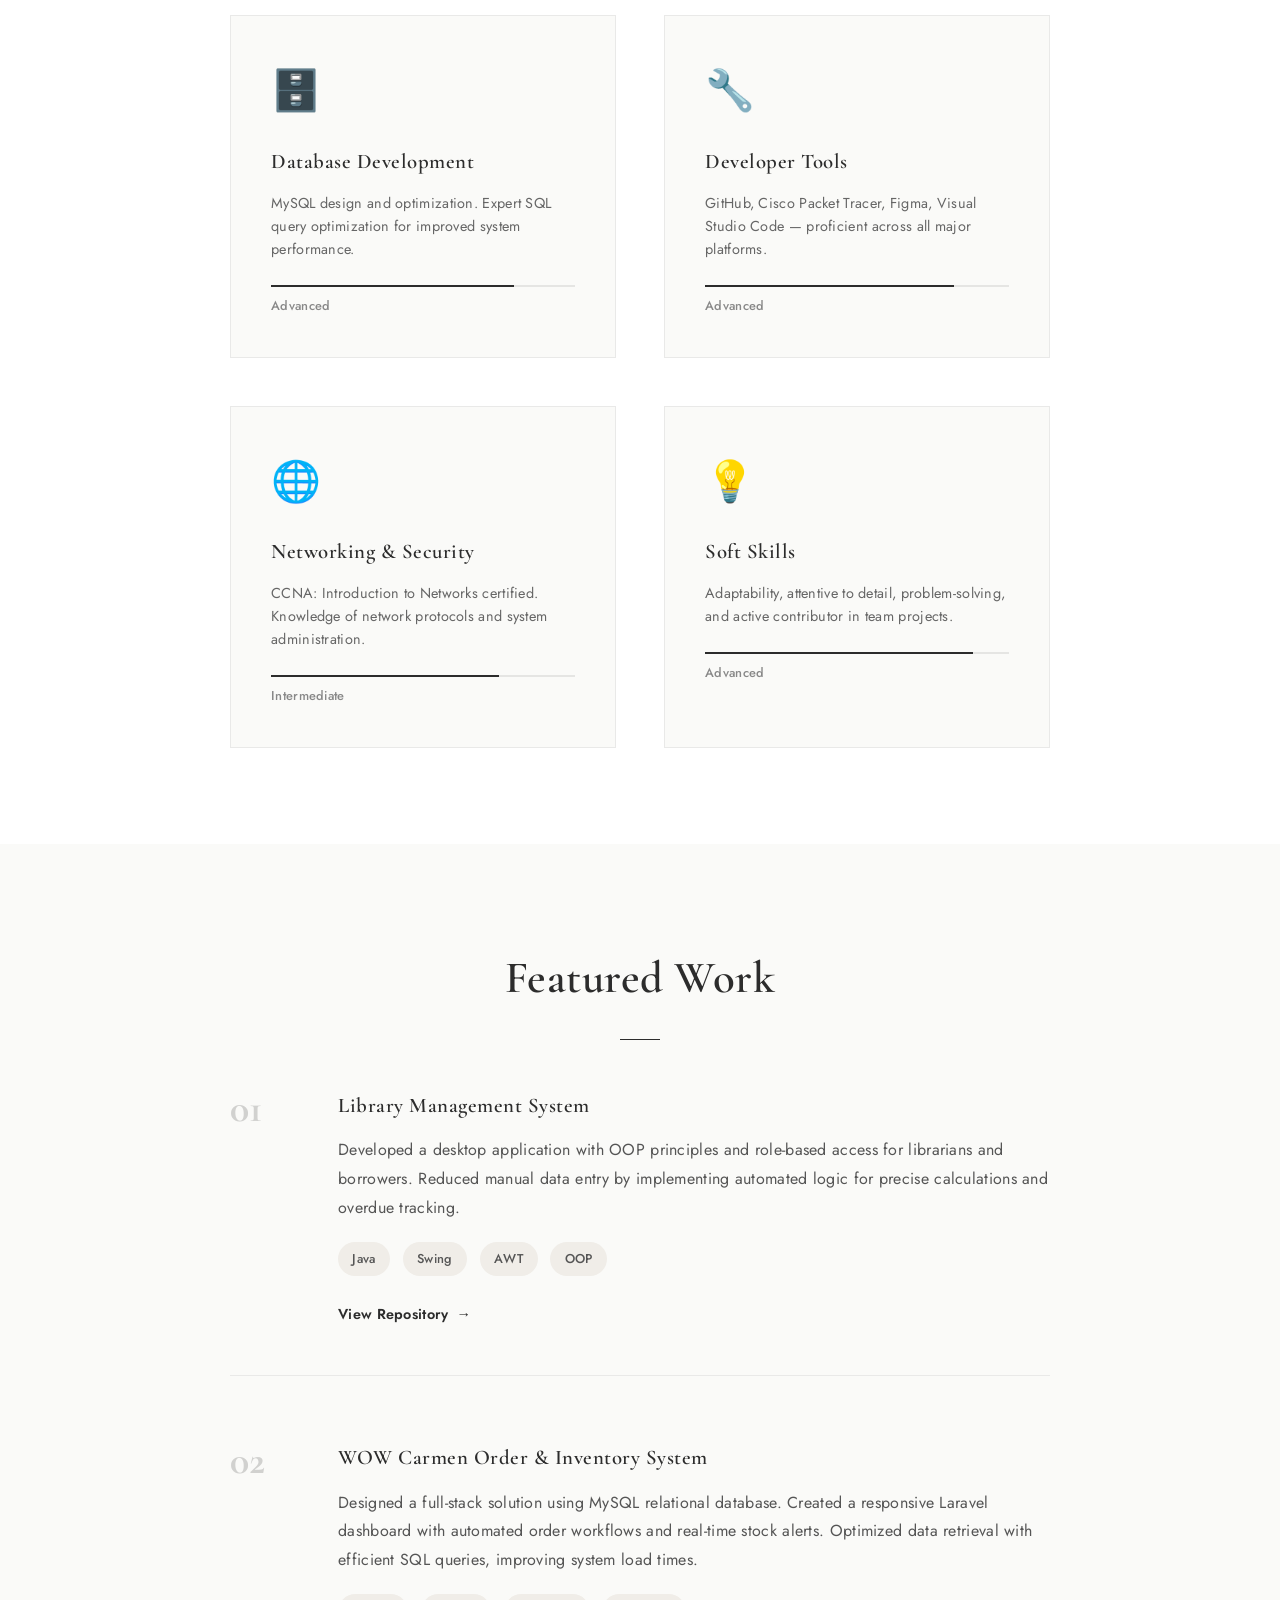
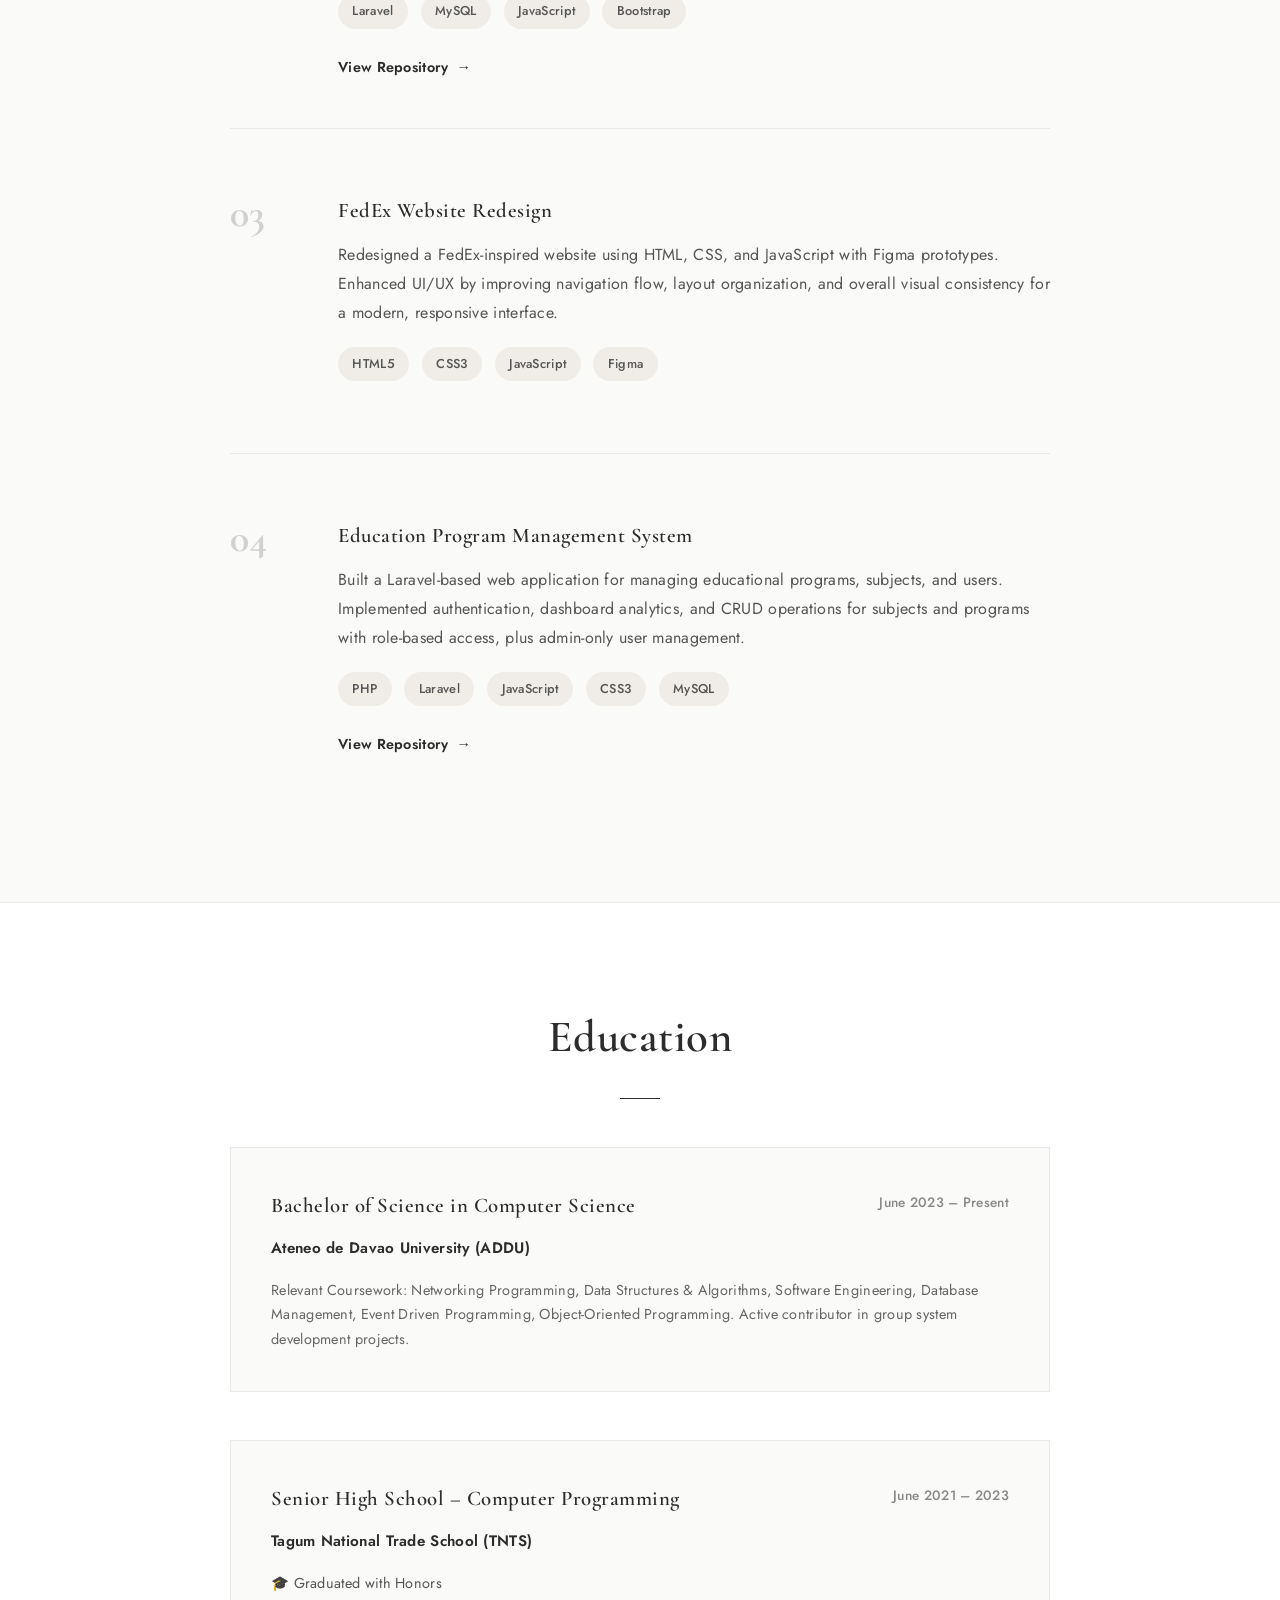
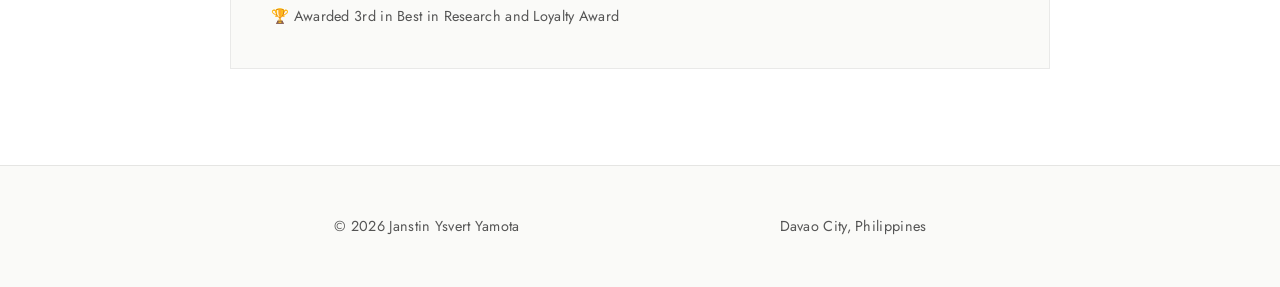
==== commit 14214193: "dsas" ====
--- a/index.html
+++ b/index.html
@@ -720,6 +720,7 @@
                                 <span class="tech-tag">AWT</span>
                                 <span class="tech-tag">OOP</span>
                             </div>
+                            <a href="https://github.com/jybyamota/Library-Main" class="project-arrow" target="_blank" rel="noopener noreferrer">View Repository <span>→</span></a>
                         </div>
                     </article>
 
@@ -734,7 +735,7 @@
                                 <span class="tech-tag">JavaScript</span>
                                 <span class="tech-tag">Bootstrap</span>
                             </div>
-                            <a href="https://github.com/HenriDillo/wowc" class="project-arrow" target="_blank" rel="noopener noreferrer">View Repository <span>→</span></a>
+                            <a href="https://github.com/jybyamota/wowcarmen" class="project-arrow" target="_blank" rel="noopener noreferrer">View Repository <span>→</span></a>
                         </div>
                     </article>
 
